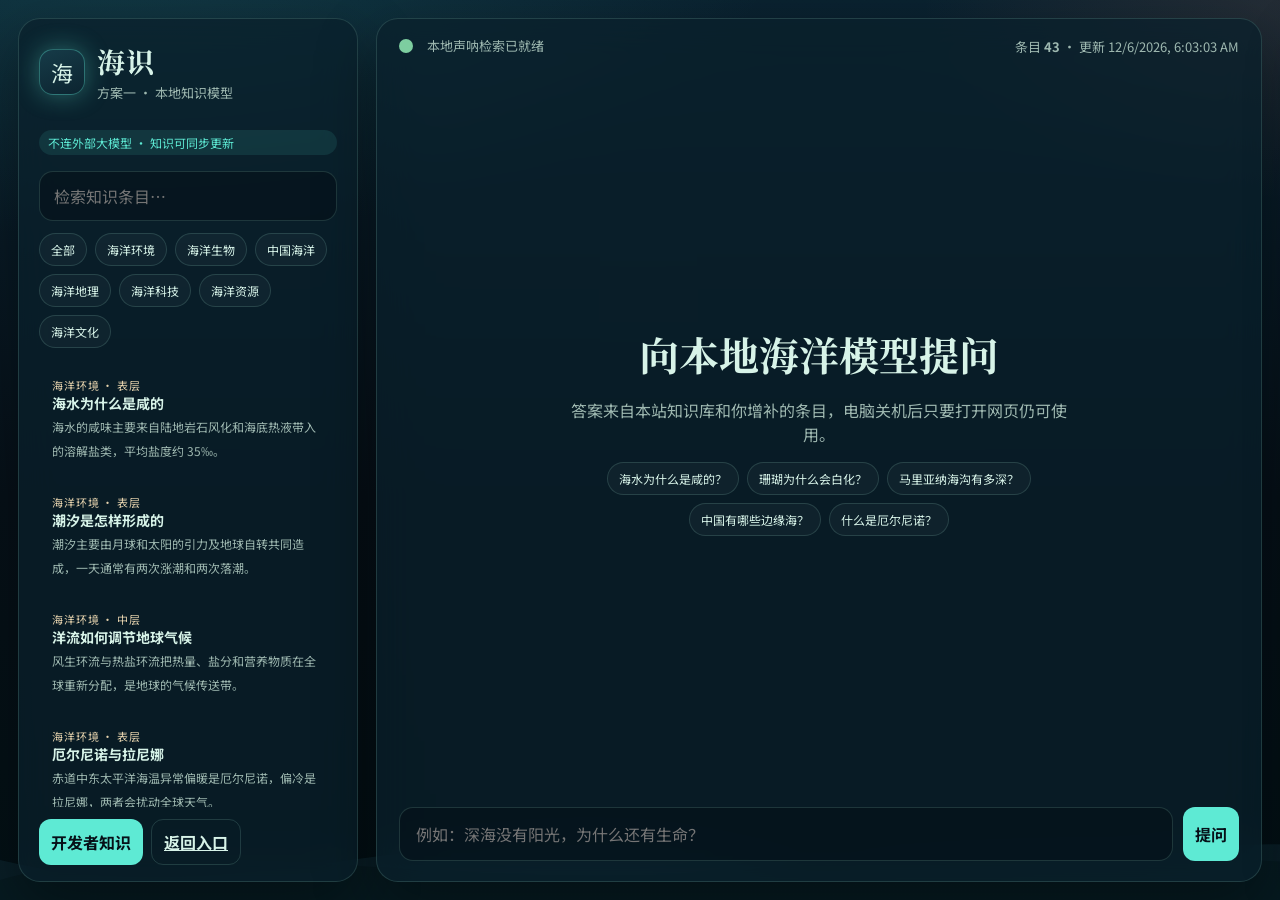
==== 01-local-model/index.html @ 2b3fc693 "Publish two ocean knowledge sites for public GitHub Pages hosting. Co-authored-by: Cursor <cursorage" ====
<!DOCTYPE html>
<html lang="zh-CN">
<head>
  <meta charset="UTF-8" />
  <meta name="viewport" content="width=device-width, initial-scale=1.0" />
  <title>海识 · 本地智库</title>
  <link rel="preconnect" href="https://fonts.googleapis.com" />
  <link rel="preconnect" href="https://fonts.gstatic.com" crossorigin />
  <link href="https://fonts.googleapis.com/css2?family=Fraunces:opsz,wght@9..144,500;9..144,700&family=Noto+Sans+SC:wght@400;700&family=Noto+Serif+SC:wght@600&display=swap" rel="stylesheet" />
  <link rel="stylesheet" href="./styles.css" />
</head>
<body>
  <svg class="waves" viewBox="0 0 1440 140" preserveAspectRatio="none" aria-hidden="true">
    <path fill="#12323d" d="M0,80 C240,140 480,20 720,70 C960,120 1200,30 1440,80 L1440,140 L0,140 Z"></path>
    <path fill="#0b242c" opacity="0.7" d="M0,100 C200,40 500,130 820,80 C1100,40 1300,110 1440,70 L1440,140 L0,140 Z"></path>
  </svg>
  <div class="app">
    <aside class="sidebar">
      <div class="brand">
        <div class="mark">海</div>
        <div>
          <h1>海识</h1>
          <p>方案一 · 本地知识模型</p>
        </div>
      </div>
      <div class="badge">不连外部大模型 · 知识可同步更新</div>
      <div class="search">
        <input id="libSearch" placeholder="检索知识条目…" />
      </div>
      <div id="chips" class="chips"></div>
      <div id="library" class="library"></div>
      <div class="sidebar-actions">
        <button class="btn" id="openDev">开发者知识</button>
        <a class="btn ghost" href="../index.html">返回入口</a>
      </div>
    </aside>

    <main class="stage">
      <div class="topbar">
        <div class="sonar"><span class="ring"></span>本地声呐检索已就绪</div>
        <div class="muted">条目 <b id="kbCount">0</b> · 更新 <span id="kbUpdated">—</span></div>
      </div>
      <div id="thread" class="thread">
        <div id="empty" class="empty">
          <h2>向本地海洋模型提问</h2>
          <p>答案来自本站知识库和你增补的条目，电脑关机后只要打开网页仍可使用。</p>
          <div id="suggest" class="chips" style="justify-content:center;margin-top:16px">
            <button class="chip" data-q="海水为什么是咸的？">海水为什么是咸的？</button>
            <button class="chip" data-q="珊瑚为什么会白化？">珊瑚为什么会白化？</button>
            <button class="chip" data-q="马里亚纳海沟有多深？">马里亚纳海沟有多深？</button>
            <button class="chip" data-q="中国有哪些边缘海？">中国有哪些边缘海？</button>
            <button class="chip" data-q="什么是厄尔尼诺？">什么是厄尔尼诺？</button>
          </div>
        </div>
      </div>
      <form id="askForm" class="composer">
        <input id="askInput" autocomplete="off" placeholder="例如：深海没有阳光，为什么还有生命？" />
        <button class="btn" type="submit">提问</button>
      </form>
    </main>
  </div>

  <aside id="drawer" class="drawer">
    <div class="row" style="justify-content:space-between;align-items:center">
      <h2>向模型输入知识</h2>
      <button class="icon-btn" id="closeDev">关闭</button>
    </div>
    <p class="muted">新增条目会立刻进入本地检索模型。导出 JSON 后替换仓库里的 knowledge.json 并推送到 GitHub，所有访客刷新即可同步。</p>
    <div class="field">
      <label>远程同步地址</label>
      <input id="syncUrl" />
    </div>
    <div class="row">
      <button class="btn" id="syncNow">同步远程知识</button>
      <button class="btn ghost" id="exportKb">导出 JSON</button>
      <label class="btn ghost">导入 JSON<input id="importKb" type="file" accept="application/json" hidden /></label>
      <button class="btn ghost" id="newEntry">新建空白</button>
    </div>
    <input id="fId" type="hidden" />
    <div class="field"><label>标题</label><input id="fTitle" placeholder="例如：南海珊瑚礁" /></div>
    <div class="row">
      <div class="field" style="flex:1"><label>分类</label><input id="fCategory" placeholder="海洋生物" /></div>
      <div class="field" style="flex:1"><label>水层</label><input id="fDepth" placeholder="浅海" /></div>
    </div>
    <div class="field"><label>标签</label><input id="fTags" placeholder="珊瑚，白化，保护" /></div>
    <div class="field"><label>摘要</label><textarea id="fSummary"></textarea></div>
    <div class="field"><label>正文</label><textarea id="fContent" style="min-height:160px"></textarea></div>
    <div class="field"><label>问答对（每行：问题 | 答案）</label><textarea id="fQa" placeholder="珊瑚是动物吗 | 是，珊瑚虫是刺胞动物。"></textarea></div>
    <div class="row">
      <button class="btn" id="saveEntry">写入模型</button>
      <button class="btn ghost" id="deleteEntry">删除本地增补</button>
    </div>
  </aside>

  <script src="./engine.js"></script>
  <script src="./app.js"></script>
</body>
</html>
---- 01-local-model/styles.css ----
:root {
  --abyss: #061018;
  --deep: #0b1c28;
  --panel: rgba(10, 32, 44, 0.72);
  --line: rgba(146, 212, 196, 0.18);
  --foam: #d7f3e8;
  --mist: #9eb8b0;
  --sand: #e6d3ae;
  --kelp: #7dcea0;
  --bio: #5eead4;
  --coral: #e07a5f;
  --glow: rgba(94, 234, 212, 0.35);
  --shadow: 0 24px 60px rgba(0, 0, 0, 0.35);
  --radius: 22px;
  --font-display: "Noto Serif SC", "Songti SC", "STSong", "SimSun", serif;
  --font-body: "Microsoft YaHei", "PingFang SC", "Noto Sans SC", sans-serif;
}

* { box-sizing: border-box; }
html, body { margin: 0; min-height: 100%; }
body {
  font-family: var(--font-body);
  color: var(--foam);
  background:
    radial-gradient(1200px 600px at 10% -10%, rgba(45, 138, 140, 0.25), transparent 55%),
    radial-gradient(900px 500px at 100% 0%, rgba(224, 122, 95, 0.12), transparent 40%),
    linear-gradient(180deg, #0a2230 0%, var(--abyss) 55%, #031015 100%);
  overflow: hidden;
}

body::before {
  content: "";
  position: fixed;
  inset: 0;
  pointer-events: none;
  background-image:
    linear-gradient(rgba(255,255,255,0.025) 1px, transparent 1px),
    linear-gradient(90deg, rgba(255,255,255,0.025) 1px, transparent 1px);
  background-size: 72px 72px;
  mask-image: radial-gradient(circle at 50% 30%, black, transparent 80%);
  opacity: 0.35;
}

.app {
  height: 100vh;
  display: grid;
  grid-template-columns: 340px 1fr;
  gap: 18px;
  padding: 18px;
  position: relative;
  z-index: 1;
}

.sidebar, .stage, .drawer {
  background: var(--panel);
  border: 1px solid var(--line);
  border-radius: var(--radius);
  backdrop-filter: blur(18px);
  box-shadow: var(--shadow);
}

.sidebar {
  display: flex;
  flex-direction: column;
  padding: 22px 20px 16px;
  overflow: hidden;
}

.brand {
  display: flex;
  gap: 12px;
  align-items: center;
  margin-bottom: 18px;
}
.mark {
  width: 46px;
  height: 46px;
  border-radius: 14px;
  display: grid;
  place-items: center;
  background: linear-gradient(160deg, #163b48, #0c2430);
  border: 1px solid rgba(94, 234, 212, 0.35);
  box-shadow: 0 0 24px var(--glow);
  font-size: 22px;
}
.brand h1 {
  margin: 0;
  font-family: var(--font-display);
  font-size: 28px;
  letter-spacing: 0.04em;
}
.brand p, .muted { margin: 2px 0 0; color: var(--mist); font-size: 13px; }

.badge {
  display: inline-flex;
  align-items: center;
  gap: 6px;
  padding: 4px 9px;
  border-radius: 999px;
  background: rgba(94, 234, 212, 0.1);
  color: var(--bio);
  font-size: 12px;
  margin-top: 10px;
}

.search {
  margin: 16px 0 12px;
  position: relative;
}
.search input, .composer input, .field input, .field textarea, .field select {
  width: 100%;
  border: 1px solid var(--line);
  background: rgba(4, 16, 22, 0.55);
  color: var(--foam);
  border-radius: 14px;
  padding: 12px 14px;
  font: inherit;
  outline: none;
}
.search input:focus, .composer input:focus, .field input:focus, .field textarea:focus {
  border-color: rgba(94, 234, 212, 0.55);
  box-shadow: 0 0 0 4px rgba(94, 234, 212, 0.08);
}

.chips, .sources { display: flex; flex-wrap: wrap; gap: 8px; }
.chip, .source {
  border: 1px solid var(--line);
  background: rgba(255,255,255,0.03);
  color: var(--foam);
  border-radius: 999px;
  padding: 7px 11px;
  font-size: 12px;
  cursor: pointer;
}
.chip:hover, .source:hover { border-color: var(--bio); color: var(--bio); }

.library {
  margin-top: 16px;
  overflow: auto;
  padding-right: 4px;
  flex: 1;
}
.card {
  padding: 12px 12px 11px;
  border-radius: 16px;
  border: 1px solid transparent;
  cursor: pointer;
  margin-bottom: 8px;
}
.card:hover, .card.active { background: rgba(94, 234, 212, 0.06); border-color: var(--line); }
.card b { display: block; font-size: 14px; }
.card span { color: var(--mist); font-size: 12px; }
.kicker {
  color: var(--sand);
  font-size: 11px;
  letter-spacing: 0.08em;
  text-transform: uppercase;
}

.sidebar-actions { display: flex; gap: 8px; margin-top: 12px; }
button, .btn {
  appearance: none;
  border: 0;
  cursor: pointer;
  font: inherit;
}
.btn {
  border-radius: 12px;
  padding: 10px 12px;
  color: var(--abyss);
  background: var(--bio);
  font-weight: 700;
}
.btn.ghost, .icon-btn {
  background: transparent;
  color: var(--foam);
  border: 1px solid var(--line);
}
.icon-btn { border-radius: 12px; padding: 10px 12px; }
.btn:disabled { opacity: 0.5; cursor: not-allowed; }

.stage {
  display: flex;
  flex-direction: column;
  min-width: 0;
  position: relative;
  overflow: hidden;
}
.topbar {
  display: flex;
  justify-content: space-between;
  align-items: center;
  padding: 16px 22px 0;
}
.sonar {
  display: flex;
  gap: 14px;
  align-items: center;
  color: var(--mist);
  font-size: 13px;
}
.ring {
  width: 14px;
  height: 14px;
  border-radius: 50%;
  background: var(--kelp);
  box-shadow: 0 0 0 0 rgba(125, 206, 160, 0.6);
  animation: ping 2.2s infinite;
}
@keyframes ping {
  70% { box-shadow: 0 0 0 12px rgba(125, 206, 160, 0); }
}

.thread {
  flex: 1;
  overflow: auto;
  padding: 18px 22px 8px;
  display: flex;
  flex-direction: column;
  gap: 16px;
}

.bubble {
  max-width: min(760px, 92%);
  padding: 14px 16px;
  border-radius: 18px;
  line-height: 1.75;
  white-space: pre-wrap;
}
.bubble.user {
  align-self: flex-end;
  background: linear-gradient(160deg, #245c66, #16343c);
  border: 1px solid rgba(94, 234, 212, 0.2);
}
.bubble.bot {
  align-self: flex-start;
  background: rgba(6, 18, 24, 0.7);
  border: 1px solid var(--line);
}
.bubble h3 { margin: 0 0 8px; font-family: var(--font-display); font-size: 20px; }
.meta { margin-top: 10px; color: var(--mist); font-size: 12px; }

.empty {
  margin: auto;
  text-align: center;
  max-width: 520px;
}
.empty h2 {
  font-family: var(--font-display);
  font-size: 40px;
  margin: 0 0 8px;
}
.empty p { color: var(--mist); }

.composer {
  display: flex;
  gap: 10px;
  padding: 12px 22px 20px;
}
.composer input { flex: 1; padding: 14px 16px; }

.drawer {
  position: fixed;
  top: 18px;
  right: 18px;
  bottom: 18px;
  width: min(460px, 100vw - 36px);
  z-index: 5;
  padding: 20px;
  overflow: auto;
  transform: translateX(110%);
  transition: transform 0.28s ease;
}
.drawer.open { transform: translateX(0); }
.drawer h2 { font-family: var(--font-display); margin: 0 0 8px; }
.field { margin: 12px 0; }
.field label { display: block; margin-bottom: 6px; color: var(--mist); font-size: 13px; }
.field textarea { min-height: 110px; resize: vertical; }
.row { display: flex; gap: 8px; flex-wrap: wrap; }

.waves {
  position: fixed;
  left: 0;
  right: 0;
  bottom: -20px;
  height: 140px;
  pointer-events: none;
  z-index: 0;
  opacity: 0.45;
}

@media (max-width: 900px) {
  body { overflow: auto; }
  .app {
    grid-template-columns: 1fr;
    height: auto;
    min-height: 100vh;
  }
  .sidebar { height: auto; max-height: 42vh; }
  .stage { min-height: 64vh; }
}
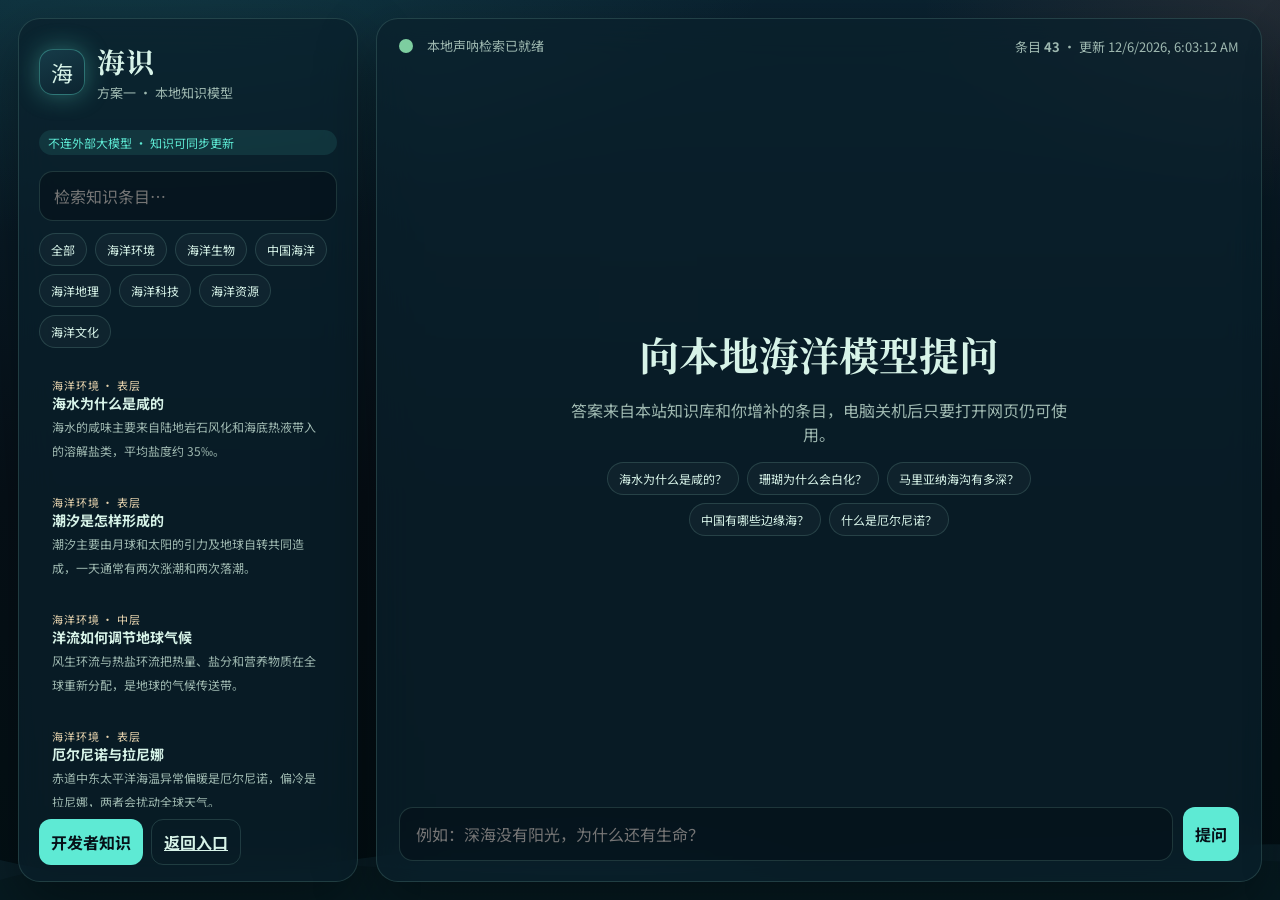
==== commit 0a3e396b: "Require a developer passphrase before editing the knowledge base. Co-authored-by: Cursor <cursoragen" ====
--- a/01-local-model/index.html
+++ b/01-local-model/index.html
@@ -92,6 +92,22 @@
     </div>
   </aside>
 
+  <div id="gate" class="gate">
+    <form id="gateForm" class="gate-card">
+      <h2>开发者口令</h2>
+      <p class="muted">输入口令后才能向模型写入知识。</p>
+      <div class="field">
+        <label>口令</label>
+        <input id="gatePass" type="password" autocomplete="off" />
+      </div>
+      <p id="gateError" class="gate-error"></p>
+      <div class="row">
+        <button class="btn" type="submit">确认</button>
+        <button class="btn ghost" type="button" id="closeGate">取消</button>
+      </div>
+    </form>
+  </div>
+
   <script src="./engine.js"></script>
   <script src="./app.js"></script>
 </body>
--- a/01-local-model/styles.css
+++ b/01-local-model/styles.css
@@ -273,6 +273,25 @@
 }
 .drawer.open { transform: translateX(0); }
 .drawer h2 { font-family: var(--font-display); margin: 0 0 8px; }
+.gate {
+  position: fixed;
+  inset: 0;
+  z-index: 8;
+  display: none;
+  place-items: center;
+  background: rgba(4, 12, 16, 0.55);
+}
+.gate.open { display: grid; }
+.gate-card {
+  width: min(400px, calc(100vw - 36px));
+  padding: 22px;
+  border-radius: var(--radius);
+  background: var(--panel);
+  border: 1px solid var(--line);
+  box-shadow: var(--shadow);
+}
+.gate-card h2 { font-family: var(--font-display); margin: 0 0 8px; }
+.gate-error { color: var(--coral); font-size: 13px; min-height: 1.2em; }
 .field { margin: 12px 0; }
 .field label { display: block; margin-bottom: 6px; color: var(--mist); font-size: 13px; }
 .field textarea { min-height: 110px; resize: vertical; }
